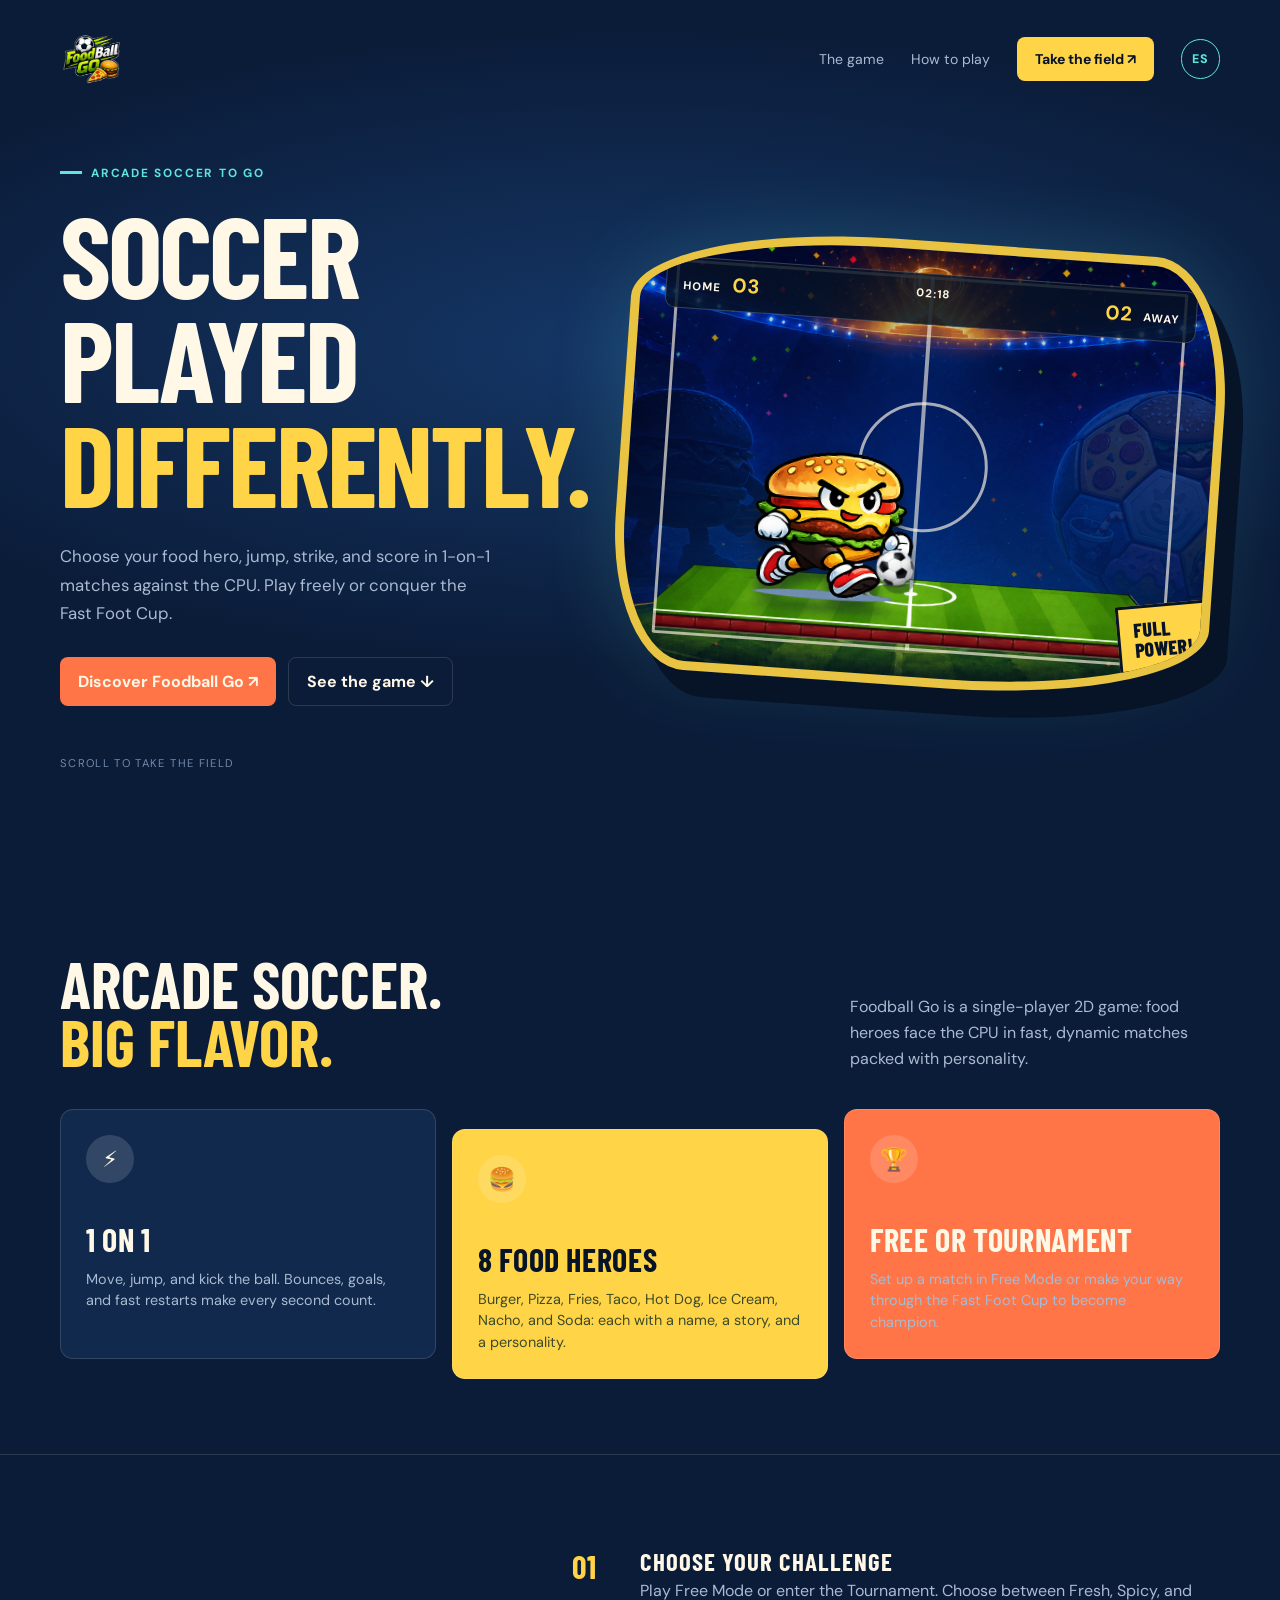
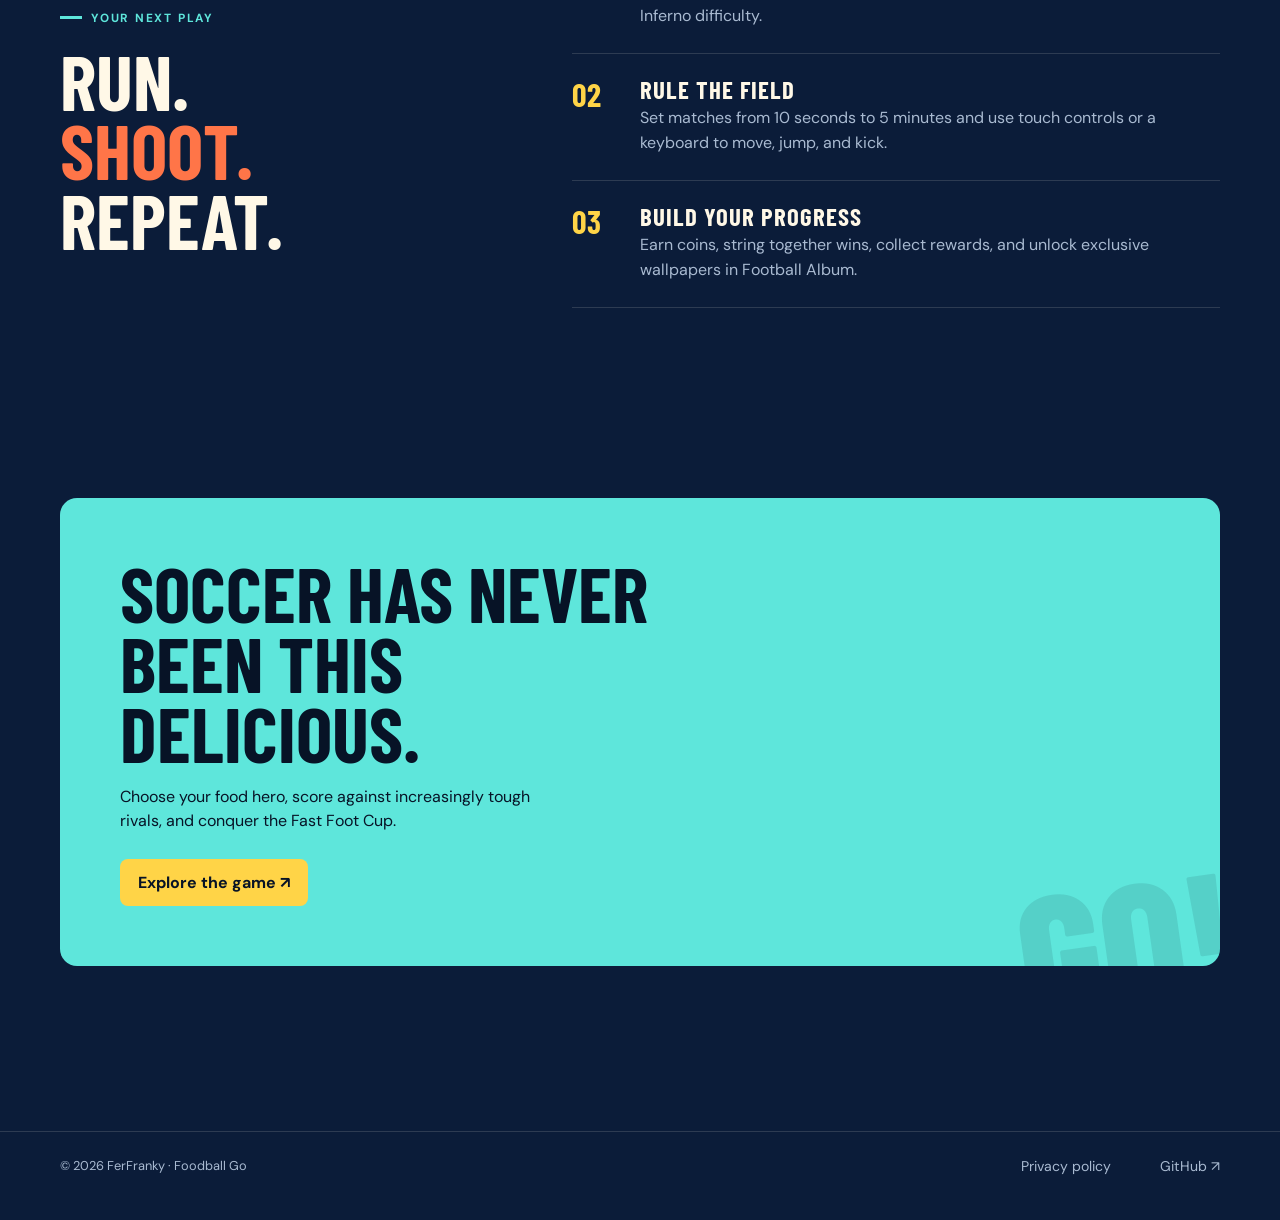
==== en/index.html @ 3c55927d "Add Spanish and English site localization" ====
<!doctype html>
<html lang="en">
<head>
  <meta charset="utf-8">
  <meta name="viewport" content="width=device-width, initial-scale=1">
  <meta name="description" content="Foodball Go is 2D arcade soccer: food heroes, 1-on-1 matches, Free Mode, and the Fast Foot Cup.">
  <title>Foodball Go — Soccer played differently</title>
  <link rel="alternate" hreflang="es" href="../">
  <link rel="alternate" hreflang="en" href="./">
  <link rel="alternate" hreflang="x-default" href="../">
  <link rel="stylesheet" href="../styles.css">
</head>
<body>
  <header class="shell topbar">
    <a class="brand" href="./"><img class="site-logo" src="../assets/logo.png" alt="Foodball Go"></a>
    <nav aria-label="Main navigation"><a href="#game">The game</a><a href="#how-to-play">How to play</a><a class="nav-cta" href="#download">Take the field ↗</a><a class="language-switch" href="../" lang="es" hreflang="es" aria-label="Ver este sitio en español">ES</a></nav>
  </header>
  <main>
    <section class="hero"><div class="shell hero-grid">
      <div class="hero-copy"><p class="eyebrow">Arcade soccer to go</p><h1>Soccer played <em>differently.</em></h1><p>Choose your food hero, jump, strike, and score in 1-on-1 matches against the CPU. Play freely or conquer the Fast Foot Cup.</p><div class="hero-actions"><a class="button orange" href="#download">Discover Foodball Go ↗</a><a class="button ghost" href="#game">See the game ↓</a></div><span class="scroll-note">Scroll to take the field</span></div>
      <div class="arena" aria-label="A burger runs after a soccer ball on the Foodball Go field"><div class="scoreboard"><span>HOME <strong>03</strong></span><span>02:18</span><span><strong>02</strong> AWAY</span></div><div class="runner"><img class="frame one" src="../assets/burger_run_1.png" alt=""><img class="frame two" src="../assets/burger_run_2.png" alt=""></div><img class="game-ball" src="../assets/balon_default.png" alt="Soccer ball"><div class="sticker">FULL<br>POWER!</div></div>
    </div></section>
    <section id="game"><div class="shell"><div class="section-head"><h2>Arcade soccer.<br><span style="color:var(--yellow)">Big flavor.</span></h2><p>Foodball Go is a single-player 2D game: food heroes face the CPU in fast, dynamic matches packed with personality.</p></div><div class="feature-grid"><article class="feature"><div class="feature-icon">⚡</div><h3>1 on 1</h3><p>Move, jump, and kick the ball. Bounces, goals, and fast restarts make every second count.</p></article><article class="feature"><div class="feature-icon">🍔</div><h3>8 food heroes</h3><p>Burger, Pizza, Fries, Taco, Hot Dog, Ice Cream, Nacho, and Soda: each with a name, a story, and a personality.</p></article><article class="feature"><div class="feature-icon">🏆</div><h3>Free or Tournament</h3><p>Set up a match in Free Mode or make your way through the Fast Foot Cup to become champion.</p></article></div></div></section>
    <section id="how-to-play" class="journey"><div class="shell journey-layout"><div><p class="eyebrow">Your next play</p><h2>Run.<br><span>Shoot.</span><br>Repeat.</h2></div><div class="steps"><div class="step"><div class="step-num">01</div><div><h3>Choose your challenge</h3><p>Play Free Mode or enter the Tournament. Choose between Fresh, Spicy, and Inferno difficulty.</p></div></div><div class="step"><div class="step-num">02</div><div><h3>Rule the field</h3><p>Set matches from 10 seconds to 5 minutes and use touch controls or a keyboard to move, jump, and kick.</p></div></div><div class="step"><div class="step-num">03</div><div><h3>Build your progress</h3><p>Earn coins, string together wins, collect rewards, and unlock exclusive wallpapers in Football Album.</p></div></div></div></div></section>
    <section id="download"><div class="shell"><div class="cta"><h2>Soccer has never been this delicious.</h2><p>Choose your food hero, score against increasingly tough rivals, and conquer the Fast Foot Cup.</p><a class="button" href="#game">Explore the game ↗</a></div></div></section>
  </main>
  <footer class="footer"><div class="shell footer-inner"><span>© 2026 FerFranky · Foodball Go</span><nav><a href="privacy-policy/">Privacy policy</a><a href="https://github.com/FerFranky/foodball-go-site">GitHub ↗</a></nav></div></footer>
</body>
</html>
---- styles.css ----
@import url('https://fonts.googleapis.com/css2?family=Barlow+Condensed:wght@600;700;800&family=DM+Sans:wght@400;500;700&display=swap');

:root {
  --ink: #071326;
  --night: #0b1c39;
  --panel: #10294d;
  --panel-light: #17385f;
  --cream: #fff8e7;
  --muted: #a9bad1;
  --yellow: #ffd447;
  --orange: #ff7548;
  --cyan: #5ee6db;
  --line: rgba(255, 248, 231, .14);
  font-family: 'DM Sans', system-ui, sans-serif;
  color: var(--cream);
  background: var(--night);
  font-synthesis: none;
}

* { box-sizing: border-box; }
html { scroll-behavior: smooth; }
body { margin: 0; background: var(--night); overflow-x: hidden; }
a { color: inherit; text-decoration: none; }
.shell { width: min(1160px, calc(100% - 40px)); margin: 0 auto; }
.topbar { position: relative; z-index: 2; display: flex; align-items: center; justify-content: space-between; padding: 27px 0; }
.utility-nav { display: flex; align-items: center; gap: 16px; }
.brand { display: inline-flex; align-items: center; gap: 11px; font: 800 1.25rem/1 'Barlow Condensed', sans-serif; letter-spacing: .06em; text-transform: uppercase; }
.site-logo { display: block; width: 154px; height: auto; max-height: 64px; object-fit: contain; object-position: left center; }
.brand-mark { display: grid; place-items: center; width: 37px; height: 37px; border-radius: 12px 4px 12px 4px; color: var(--ink); background: var(--yellow); transform: rotate(-8deg); font-size: 1.45rem; }
.brand span { color: var(--yellow); }
nav { display: flex; align-items: center; gap: 27px; color: var(--muted); font-size: .88rem; }
nav a:hover, .footer a:hover { color: var(--cream); }
.language-switch { display: inline-flex; align-items: center; justify-content: center; min-width: 2.45rem; min-height: 2.45rem; border: 1px solid var(--cyan); border-radius: 999px; color: var(--cyan); font-size: .78rem; font-weight: 800; letter-spacing: .08em; text-decoration: none; }
.language-switch:hover, .language-switch:focus-visible { background: var(--cyan); color: var(--night); outline: none; }
.nav-cta, .button { display: inline-flex; align-items: center; justify-content: center; gap: 9px; border: 0; border-radius: 8px; background: var(--yellow); color: var(--ink); padding: 13px 18px; font-weight: 700; cursor: pointer; transition: transform .2s, box-shadow .2s; }
.nav-cta:hover, .button:hover { transform: translateY(-3px); box-shadow: 0 10px 25px rgba(255, 212, 71, .2); }
.hero { position: relative; min-height: 680px; display: grid; align-items: center; padding: 40px 0 90px; }
.hero:before { content: ''; position: absolute; inset: -100px -20vw auto; height: 660px; background: radial-gradient(ellipse, #153767 0%, transparent 68%); pointer-events: none; }
.hero-grid { position: relative; display: grid; grid-template-columns: .9fr 1.1fr; gap: 40px; align-items: center; }
.eyebrow { display: inline-flex; align-items: center; gap: 9px; margin: 0 0 20px; color: var(--cyan); font-size: .74rem; font-weight: 700; letter-spacing: .15em; text-transform: uppercase; }
.eyebrow:before { content: ''; width: 22px; height: 3px; background: var(--cyan); }
h1, h2, h3 { font-family: 'Barlow Condensed', Impact, sans-serif; line-height: .91; text-transform: uppercase; margin: 0; }
h1 { max-width: 520px; font-size: clamp(4.6rem, 9vw, 8.5rem); letter-spacing: -.025em; }
h1 em { color: var(--yellow); font-style: normal; }
.hero-copy > p:not(.eyebrow) { max-width: 440px; color: var(--muted); font-size: 1.05rem; line-height: 1.7; margin: 27px 0 29px; }
.button.orange { background: var(--orange); color: var(--cream); }
.button.ghost { background: transparent; color: var(--cream); border: 1px solid var(--line); }
.hero-actions { display: flex; flex-wrap: wrap; gap: 12px; }
.scroll-note { display: block; margin-top: 50px; color: #7189aa; font-size: .7rem; letter-spacing: .12em; text-transform: uppercase; }
.arena { position: relative; min-height: 445px; border: 9px solid #e9c342; border-radius: 43% 13% 43% 13% / 17% 34% 17% 34%; background: linear-gradient(180deg, rgba(5,20,52,.15), rgba(5,20,52,.5)), url('assets/menu_background.png') center / cover; transform: rotate(4deg); box-shadow: 20px 26px 0 #071326, 0 0 80px rgba(94,230,219,.16); overflow: hidden; }
.arena:before { content: ''; position: absolute; inset: 6%; border: 3px solid rgba(255,248,231,.65); border-radius: 2px; background: url('assets/soccer_field.png') bottom center / 108% auto no-repeat, linear-gradient(90deg, transparent 49.6%, rgba(255,248,231,.6) 49.6%, rgba(255,248,231,.6) 50.4%, transparent 50.4%); }
.arena:after { content: ''; position: absolute; width: 124px; height: 124px; left: calc(50% - 62px); top: calc(50% - 62px); border: 3px solid rgba(255,248,231,.65); border-radius: 50%; }
.scoreboard { position: absolute; z-index: 1; top: 23px; left: 25px; right: 25px; display: flex; justify-content: space-between; padding: 12px 16px; border: 1px solid rgba(255,255,255,.2); border-radius: 10px; background: rgba(7,19,38,.84); font-size: .71rem; font-weight: 700; letter-spacing: .09em; }
.scoreboard strong { color: var(--yellow); font-size: 1.25rem; margin: 0 7px; }
.game-ball { position: absolute; z-index: 2; left: 42%; bottom: 18%; width: 58px; height: 58px; max-width: 12%; object-fit: contain; filter: drop-shadow(4px 7px 0 rgba(7,19,38,.35)); animation: ball-roll 2.8s ease-in-out infinite; }
.runner { position: absolute; z-index: 1; left: 19%; bottom: 13%; width: 180px; height: 180px; animation: runner-dash 3.8s ease-in-out infinite; filter: drop-shadow(0 12px 5px rgba(7,19,38,.45)); }
.runner .frame { position: absolute; inset: 0; width: 100%; height: 100%; object-fit: contain; }
.runner .frame.one { animation: frame-one .38s steps(1, end) infinite; }
.runner .frame.two { opacity: 0; animation: frame-two .38s steps(1, end) infinite; }
.sticker { position: absolute; z-index: 1; right: -10px; bottom: 23px; padding: 11px 14px; border: 3px solid var(--ink); background: var(--yellow); color: var(--ink); font: 800 1.25rem/1 'Barlow Condensed'; transform: rotate(-9deg); }
section { padding: 95px 0; }
.section-head { display: flex; align-items: end; justify-content: space-between; gap: 30px; margin-bottom: 38px; }
.section-head h2 { font-size: clamp(2.9rem, 5vw, 5rem); }
.section-head p { max-width: 370px; color: var(--muted); line-height: 1.6; margin: 0; }
.feature-grid { display: grid; grid-template-columns: repeat(3, 1fr); gap: 16px; }
.feature { min-height: 248px; padding: 25px; border: 1px solid var(--line); border-radius: 13px; background: var(--panel); }
.feature:nth-child(2) { background: var(--yellow); color: var(--ink); transform: translateY(20px); }
.feature:nth-child(3) { background: var(--orange); }
.feature-icon { display: grid; place-items: center; width: 48px; height: 48px; margin-bottom: 42px; border-radius: 50%; background: rgba(255,255,255,.14); font-size: 1.4rem; }
.feature h3 { font-size: 2rem; letter-spacing: .02em; }
.feature p { color: var(--muted); font-size: .9rem; line-height: 1.5; margin-bottom: 0; }
.feature:nth-child(2) p { color: #3d4b29; }
.journey { border-top: 1px solid var(--line); }
.journey-layout { display: grid; grid-template-columns: .8fr 1.2fr; gap: 80px; align-items: center; }
.journey h2 { font-size: clamp(3.4rem, 6vw, 5.8rem); }
.journey h2 span { color: var(--orange); }
.steps { display: grid; gap: 24px; }
.step { display: grid; grid-template-columns: 50px 1fr; gap: 18px; align-items: start; padding-bottom: 24px; border-bottom: 1px solid var(--line); }
.step-num { color: var(--yellow); font: 700 2rem/1 'Barlow Condensed'; }
.step h3 { font-size: 1.55rem; letter-spacing: .04em; }
.step p { color: var(--muted); line-height: 1.55; margin: 6px 0 0; }
.cta { margin-bottom: 70px; padding: 60px; border-radius: 17px; background: var(--cyan); color: var(--ink); overflow: hidden; position: relative; }
.cta:after { content: 'GO!'; position: absolute; right: -15px; bottom: -45px; color: rgba(7,19,38,.1); font: 800 11rem/.8 'Barlow Condensed'; transform: rotate(-8deg); }
.cta h2 { position: relative; z-index: 1; max-width: 580px; font-size: clamp(3rem, 6vw, 5.8rem); }
.cta p { position: relative; z-index: 1; max-width: 430px; margin: 17px 0 25px; line-height: 1.55; }
.footer { padding: 25px 0 45px; border-top: 1px solid var(--line); color: var(--muted); font-size: .8rem; }
.footer-inner { display: flex; justify-content: space-between; gap: 20px; }
.footer a { margin-left: 22px; }
.privacy-page { min-height: 100vh; background: radial-gradient(circle at top right, #173b65, var(--night) 50%); }
.privacy-main { padding: 55px 0 80px; max-width: 900px; }
.privacy-main h1 { max-width: 800px; font-size: clamp(3.4rem, 7vw, 6.4rem); }
.updated { color: var(--cyan); margin: 18px 0 45px; }
.privacy-section { padding: 25px 28px; margin: 15px 0; border: 1px solid var(--line); border-radius: 14px; background: rgba(16,41,77,.8); }
.privacy-section h2 { color: var(--yellow); font-size: 2rem; }
.privacy-section p, .privacy-section li { color: #ced9e7; line-height: 1.7; }
.privacy-section a { color: var(--cyan); text-decoration: underline; text-underline-offset: 3px; }
@keyframes bob { 0%,100% { transform: translateY(0); } 50% { transform: translateY(-15px); } }
@keyframes frame-one { 0%, 49% { opacity: 1; } 50%, 100% { opacity: 0; } }
@keyframes frame-two { 0%, 49% { opacity: 0; } 50%, 100% { opacity: 1; } }
@keyframes runner-dash { 0%, 100% { transform: translateX(0) translateY(0) scale(1); } 50% { transform: translateX(18px) translateY(-8px) scale(1.03); } }
@keyframes ball-roll { 0%, 100% { transform: translateX(0) translateY(0) rotate(-8deg); } 50% { transform: translateX(18px) translateY(-10px) rotate(16deg); } }
@media (prefers-reduced-motion: reduce) {
  *, *:before, *:after { animation-duration: .001ms !important; animation-iteration-count: 1 !important; scroll-behavior: auto !important; }
}
@media (max-width: 780px) {
  .shell { width: min(100% - 28px, 600px); }
  .topbar > nav:not(.utility-nav) a:not(.nav-cta):not(.language-switch) { display: none; }
  .utility-nav { gap: 10px; }
  .hero { min-height: auto; padding: 45px 0 75px; }
  .hero-grid, .journey-layout { grid-template-columns: 1fr; gap: 55px; }
  .arena { min-height: 350px; }
  .runner { width: 145px; height: 145px; left: 12%; bottom: 10%; }
  .game-ball { left: 40%; bottom: 17%; width: 46px; height: 46px; max-width: 15%; }
  .feature-grid { grid-template-columns: 1fr; }
  .feature:nth-child(2) { transform: none; }
  .section-head { display: block; }
  .section-head p { margin-top: 17px; }
  section { padding: 70px 0; }
  .cta { padding: 35px 25px; }
  .footer-inner { display: block; }
  .footer nav { display: block; margin-top: 18px; }
  .footer a { margin: 0 18px 0 0; }
}
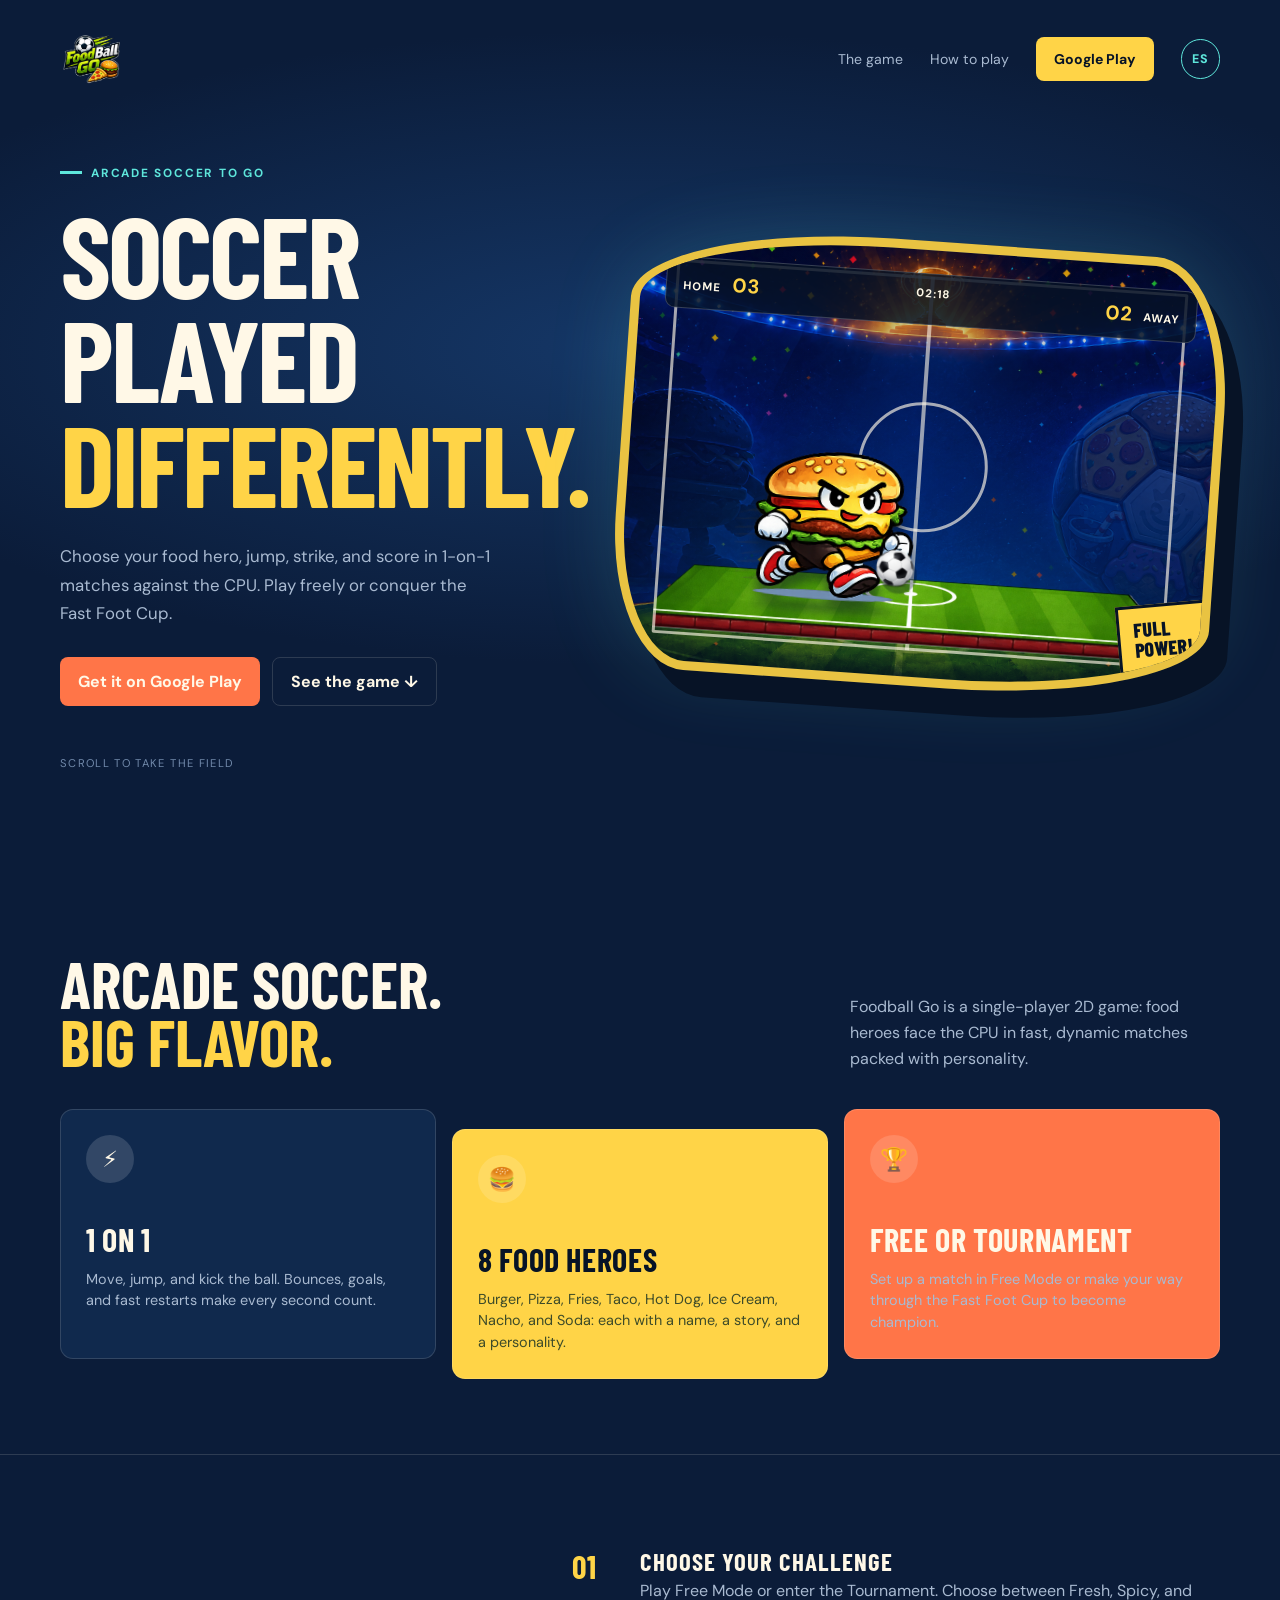
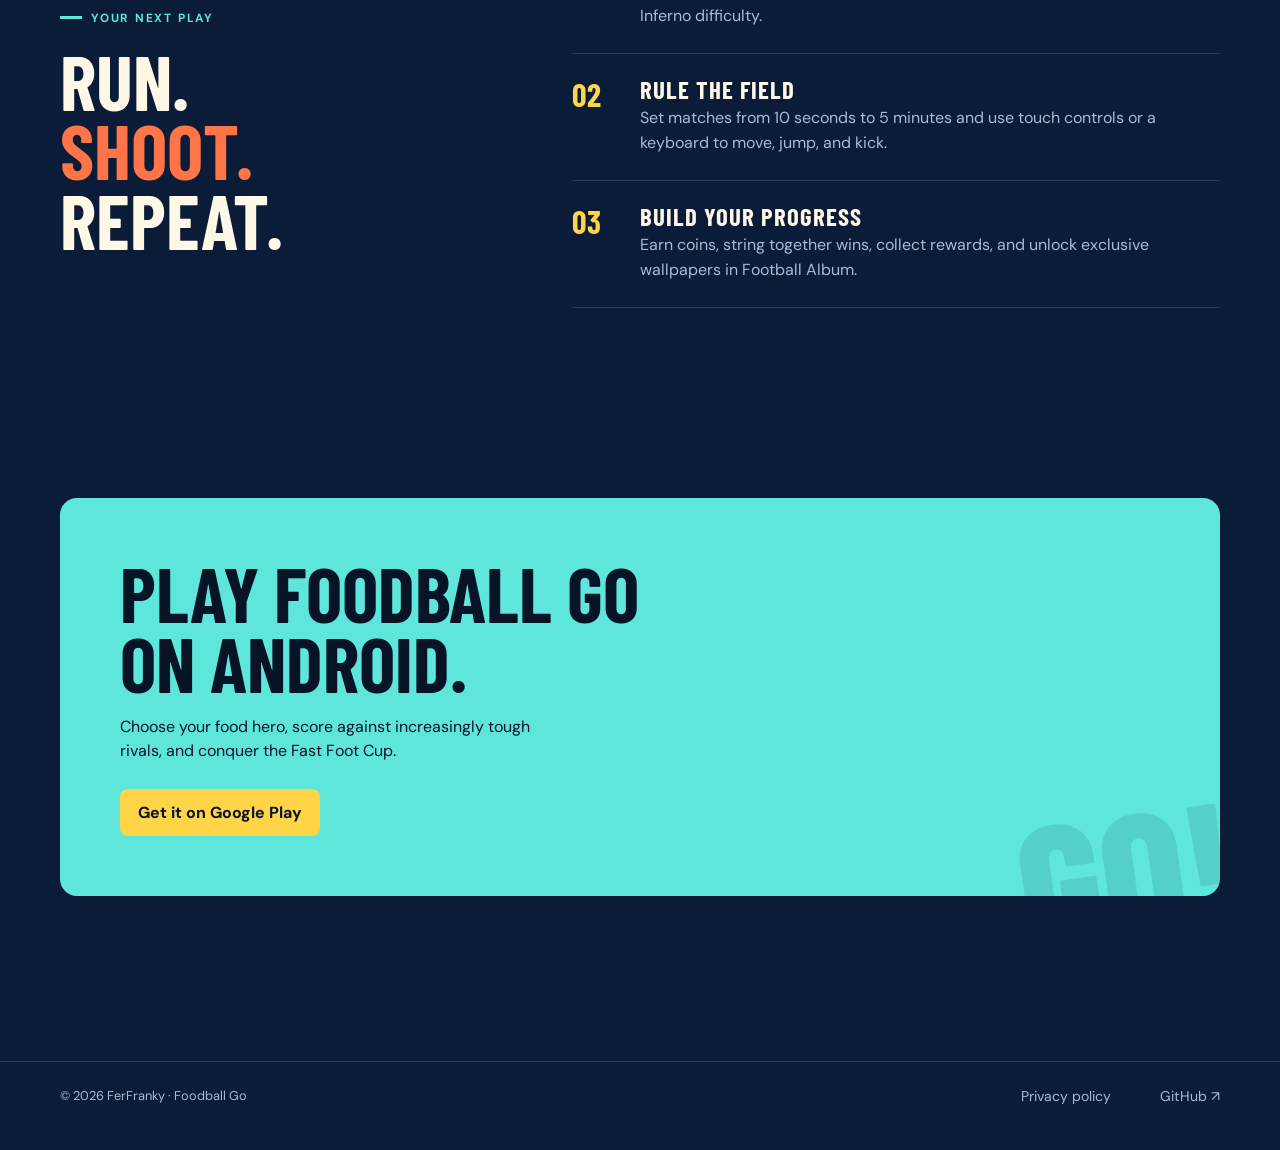
==== commit d722d26a: "feat: add visible Google Play links" ====
--- a/en/index.html
+++ b/en/index.html
@@ -13,16 +13,16 @@
 <body>
   <header class="shell topbar">
     <a class="brand" href="./"><img class="site-logo" src="../assets/logo.png" alt="Foodball Go"></a>
-    <nav aria-label="Main navigation"><a href="#game">The game</a><a href="#how-to-play">How to play</a><a class="nav-cta" href="#download">Take the field ↗</a><a class="language-switch" href="../" lang="es" hreflang="es" aria-label="Ver este sitio en español">ES</a></nav>
+    <nav aria-label="Main navigation"><a href="#game">The game</a><a href="#how-to-play">How to play</a><a class="nav-cta" href="https://play.google.com/store/apps/details?id=com.ferfranky.foodballgo">Google Play</a><a class="language-switch" href="../" lang="es" hreflang="es" aria-label="Ver este sitio en español">ES</a></nav>
   </header>
   <main>
     <section class="hero"><div class="shell hero-grid">
-      <div class="hero-copy"><p class="eyebrow">Arcade soccer to go</p><h1>Soccer played <em>differently.</em></h1><p>Choose your food hero, jump, strike, and score in 1-on-1 matches against the CPU. Play freely or conquer the Fast Foot Cup.</p><div class="hero-actions"><a class="button orange" href="#download">Discover Foodball Go ↗</a><a class="button ghost" href="#game">See the game ↓</a></div><span class="scroll-note">Scroll to take the field</span></div>
+      <div class="hero-copy"><p class="eyebrow">Arcade soccer to go</p><h1>Soccer played <em>differently.</em></h1><p>Choose your food hero, jump, strike, and score in 1-on-1 matches against the CPU. Play freely or conquer the Fast Foot Cup.</p><div class="hero-actions"><a class="button orange" href="https://play.google.com/store/apps/details?id=com.ferfranky.foodballgo">Get it on Google Play</a><a class="button ghost" href="#game">See the game ↓</a></div><span class="scroll-note">Scroll to take the field</span></div>
       <div class="arena" aria-label="A burger runs after a soccer ball on the Foodball Go field"><div class="scoreboard"><span>HOME <strong>03</strong></span><span>02:18</span><span><strong>02</strong> AWAY</span></div><div class="runner"><img class="frame one" src="../assets/burger_run_1.png" alt=""><img class="frame two" src="../assets/burger_run_2.png" alt=""></div><img class="game-ball" src="../assets/balon_default.png" alt="Soccer ball"><div class="sticker">FULL<br>POWER!</div></div>
     </div></section>
     <section id="game"><div class="shell"><div class="section-head"><h2>Arcade soccer.<br><span style="color:var(--yellow)">Big flavor.</span></h2><p>Foodball Go is a single-player 2D game: food heroes face the CPU in fast, dynamic matches packed with personality.</p></div><div class="feature-grid"><article class="feature"><div class="feature-icon">⚡</div><h3>1 on 1</h3><p>Move, jump, and kick the ball. Bounces, goals, and fast restarts make every second count.</p></article><article class="feature"><div class="feature-icon">🍔</div><h3>8 food heroes</h3><p>Burger, Pizza, Fries, Taco, Hot Dog, Ice Cream, Nacho, and Soda: each with a name, a story, and a personality.</p></article><article class="feature"><div class="feature-icon">🏆</div><h3>Free or Tournament</h3><p>Set up a match in Free Mode or make your way through the Fast Foot Cup to become champion.</p></article></div></div></section>
     <section id="how-to-play" class="journey"><div class="shell journey-layout"><div><p class="eyebrow">Your next play</p><h2>Run.<br><span>Shoot.</span><br>Repeat.</h2></div><div class="steps"><div class="step"><div class="step-num">01</div><div><h3>Choose your challenge</h3><p>Play Free Mode or enter the Tournament. Choose between Fresh, Spicy, and Inferno difficulty.</p></div></div><div class="step"><div class="step-num">02</div><div><h3>Rule the field</h3><p>Set matches from 10 seconds to 5 minutes and use touch controls or a keyboard to move, jump, and kick.</p></div></div><div class="step"><div class="step-num">03</div><div><h3>Build your progress</h3><p>Earn coins, string together wins, collect rewards, and unlock exclusive wallpapers in Football Album.</p></div></div></div></div></section>
-    <section id="download"><div class="shell"><div class="cta"><h2>Soccer has never been this delicious.</h2><p>Choose your food hero, score against increasingly tough rivals, and conquer the Fast Foot Cup.</p><a class="button" href="#game">Explore the game ↗</a></div></div></section>
+    <section id="download"><div class="shell"><div class="cta"><h2>Play Foodball Go on Android.</h2><p>Choose your food hero, score against increasingly tough rivals, and conquer the Fast Foot Cup.</p><a class="button" href="https://play.google.com/store/apps/details?id=com.ferfranky.foodballgo">Get it on Google Play</a></div></div></section>
   </main>
   <footer class="footer"><div class="shell footer-inner"><span>© 2026 FerFranky · Foodball Go</span><nav><a href="privacy-policy/">Privacy policy</a><a href="https://github.com/FerFranky/foodball-go-site">GitHub ↗</a></nav></div></footer>
 </body>
--- a/styles.css
+++ b/styles.css
@@ -83,6 +83,7 @@
 .cta:after { content: 'GO!'; position: absolute; right: -15px; bottom: -45px; color: rgba(7,19,38,.1); font: 800 11rem/.8 'Barlow Condensed'; transform: rotate(-8deg); }
 .cta h2 { position: relative; z-index: 1; max-width: 580px; font-size: clamp(3rem, 6vw, 5.8rem); }
 .cta p { position: relative; z-index: 1; max-width: 430px; margin: 17px 0 25px; line-height: 1.55; }
+.cta .button { position: relative; z-index: 1; }
 .footer { padding: 25px 0 45px; border-top: 1px solid var(--line); color: var(--muted); font-size: .8rem; }
 .footer-inner { display: flex; justify-content: space-between; gap: 20px; }
 .footer a { margin-left: 22px; }
